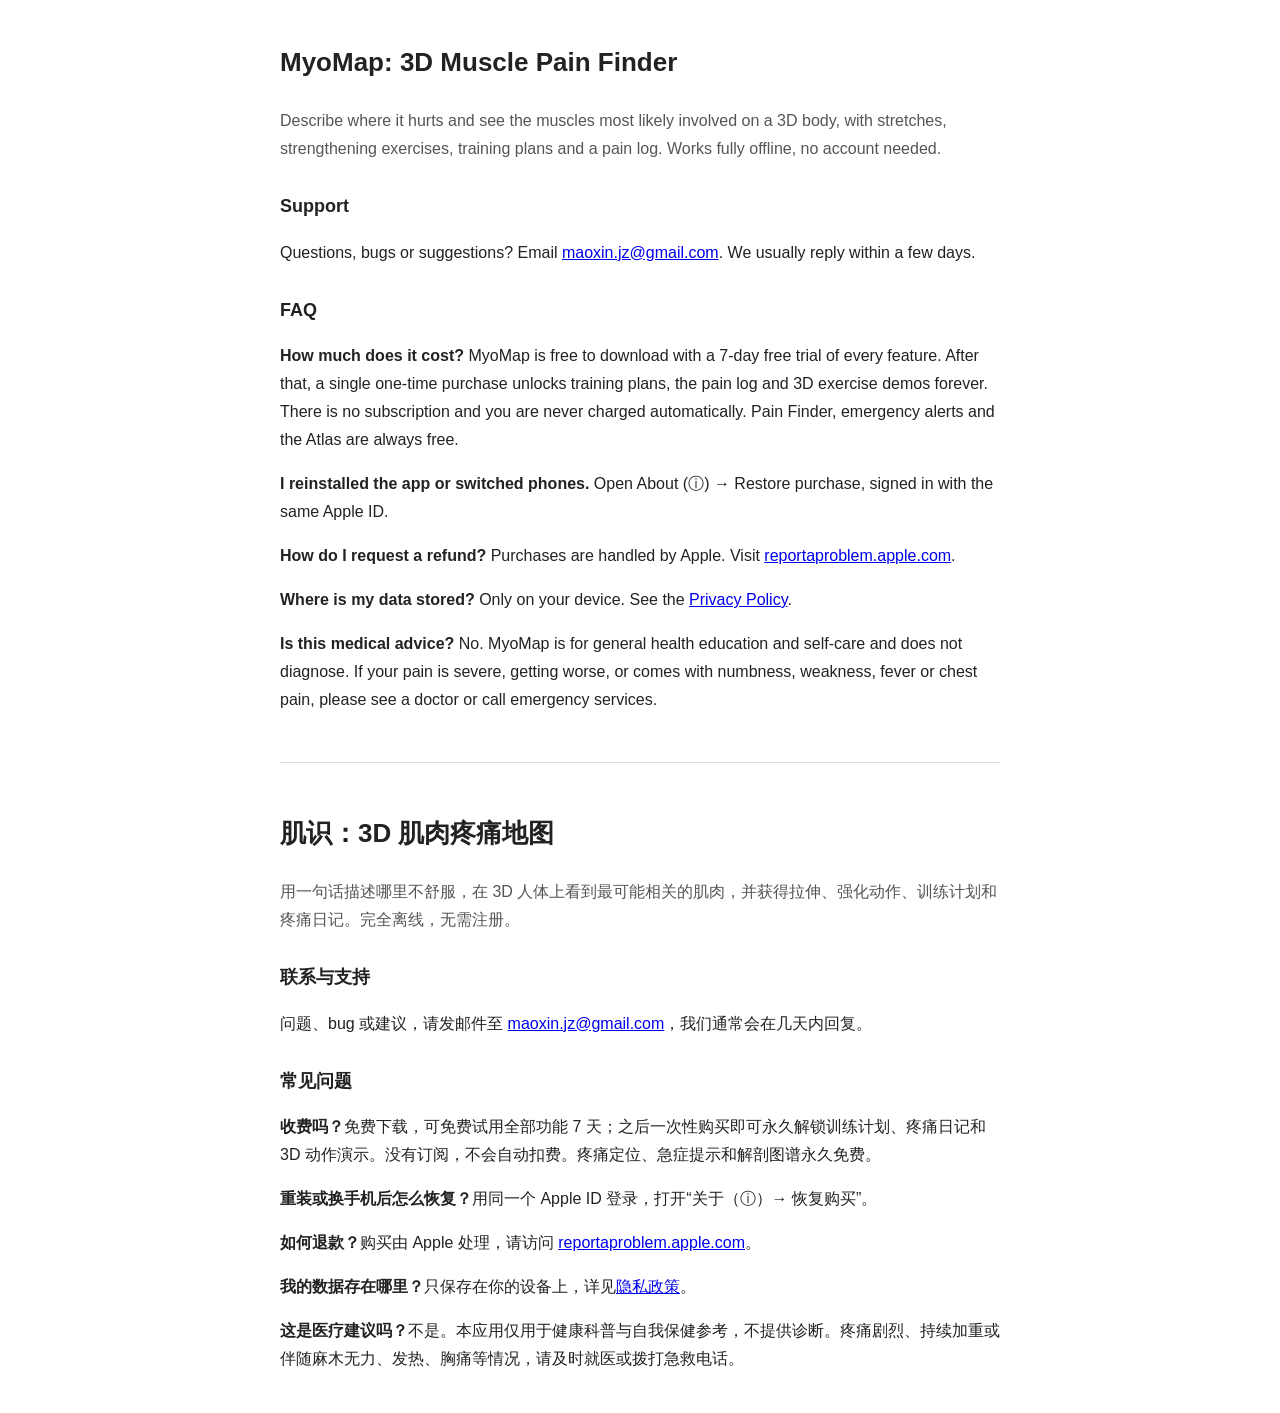
==== index.html @ 3a346573 "Add MyoMap support page and privacy policy Co-Authored-By: Claude Opus 5.5 (1M context) <noreply@ant" ====
<!doctype html>
<html lang="en">
<head>
  <meta charset="utf-8" />
  <meta name="viewport" content="width=device-width, initial-scale=1" />
  <title>MyoMap Support · 肌识支持</title>
  <style>
    body { max-width: 720px; margin: 40px auto; padding: 0 20px; font: 16px/1.75 -apple-system, "PingFang SC", "Microsoft YaHei", sans-serif; color: #222; }
    h1 { font-size: 26px; } h2 { font-size: 18px; margin-top: 28px; }
    hr { margin: 48px 0; border: 0; border-top: 1px solid #ddd; }
    .lead { color: #555; }
  </style>
</head>
<body>
  <section>
    <h1>MyoMap: 3D Muscle Pain Finder</h1>
    <p class="lead">Describe where it hurts and see the muscles most likely involved on a 3D body, with stretches, strengthening exercises, training plans and a pain log. Works fully offline, no account needed.</p>

    <h2>Support</h2>
    <p>Questions, bugs or suggestions? Email <a href="mailto:maoxin.jz@gmail.com">maoxin.jz@gmail.com</a>. We usually reply within a few days.</p>

    <h2>FAQ</h2>
    <p><b>How much does it cost?</b> MyoMap is free to download with a 7-day free trial of every feature. After that, a single one-time purchase unlocks training plans, the pain log and 3D exercise demos forever. There is no subscription and you are never charged automatically. Pain Finder, emergency alerts and the Atlas are always free.</p>
    <p><b>I reinstalled the app or switched phones.</b> Open About (ⓘ) → Restore purchase, signed in with the same Apple ID.</p>
    <p><b>How do I request a refund?</b> Purchases are handled by Apple. Visit <a href="https://reportaproblem.apple.com">reportaproblem.apple.com</a>.</p>
    <p><b>Where is my data stored?</b> Only on your device. See the <a href="privacy.html">Privacy Policy</a>.</p>
    <p><b>Is this medical advice?</b> No. MyoMap is for general health education and self-care and does not diagnose. If your pain is severe, getting worse, or comes with numbness, weakness, fever or chest pain, please see a doctor or call emergency services.</p>
  </section>

  <hr />

  <section lang="zh-CN">
    <h1>肌识：3D 肌肉疼痛地图</h1>
    <p class="lead">用一句话描述哪里不舒服，在 3D 人体上看到最可能相关的肌肉，并获得拉伸、强化动作、训练计划和疼痛日记。完全离线，无需注册。</p>

    <h2>联系与支持</h2>
    <p>问题、bug 或建议，请发邮件至 <a href="mailto:maoxin.jz@gmail.com">maoxin.jz@gmail.com</a>，我们通常会在几天内回复。</p>

    <h2>常见问题</h2>
    <p><b>收费吗？</b>免费下载，可免费试用全部功能 7 天；之后一次性购买即可永久解锁训练计划、疼痛日记和 3D 动作演示。没有订阅，不会自动扣费。疼痛定位、急症提示和解剖图谱永久免费。</p>
    <p><b>重装或换手机后怎么恢复？</b>用同一个 Apple ID 登录，打开“关于（ⓘ）→ 恢复购买”。</p>
    <p><b>如何退款？</b>购买由 Apple 处理，请访问 <a href="https://reportaproblem.apple.com">reportaproblem.apple.com</a>。</p>
    <p><b>我的数据存在哪里？</b>只保存在你的设备上，详见<a href="privacy.html#zh">隐私政策</a>。</p>
    <p><b>这是医疗建议吗？</b>不是。本应用仅用于健康科普与自我保健参考，不提供诊断。疼痛剧烈、持续加重或伴随麻木无力、发热、胸痛等情况，请及时就医或拨打急救电话。</p>
  </section>
</body>
</html>
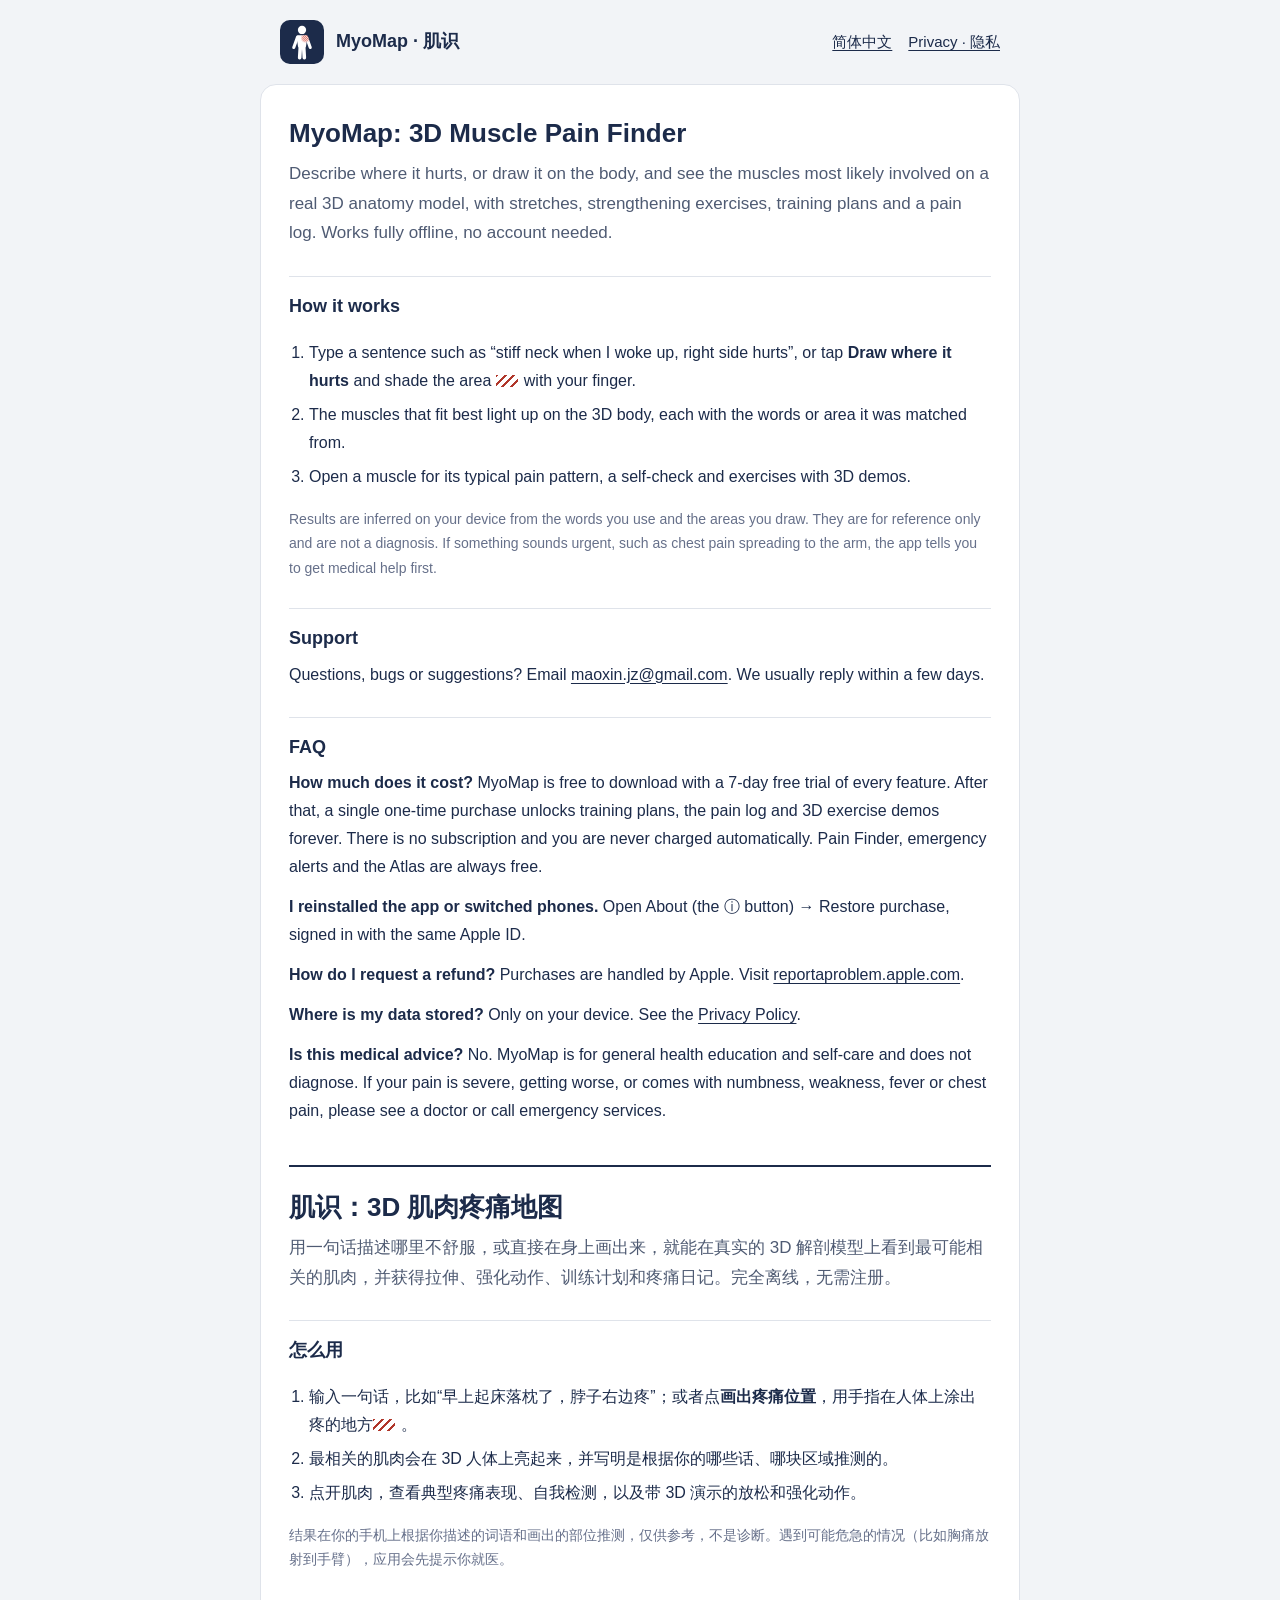
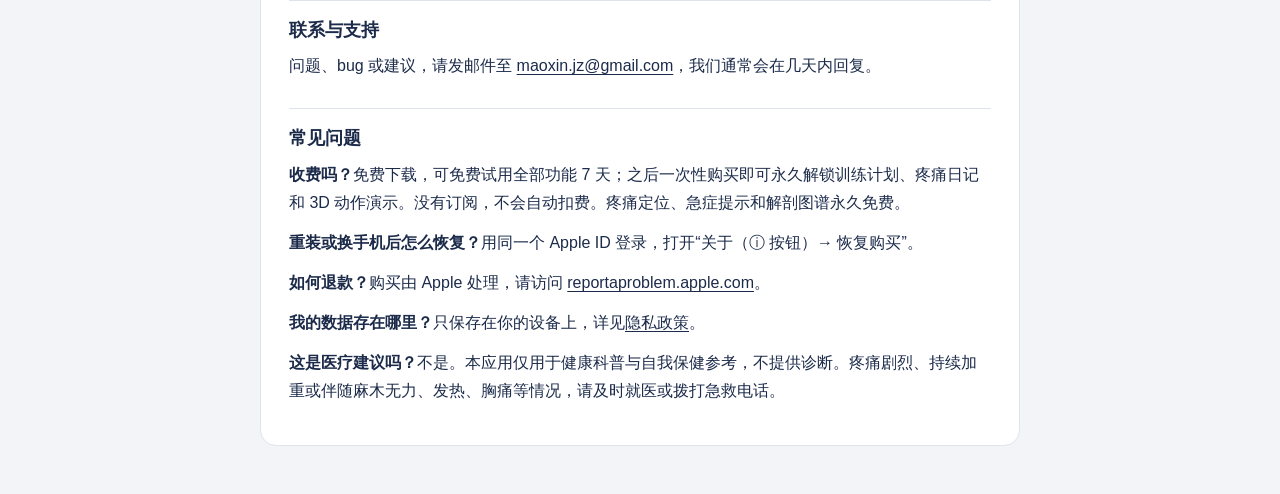
==== commit f0998bff: "Match the app's new look: icon, navy/paper styles, how-it-works and inference note; privacy lists st" ====
--- a/index.html
+++ b/index.html
@@ -4,44 +4,64 @@
   <meta charset="utf-8" />
   <meta name="viewport" content="width=device-width, initial-scale=1" />
   <title>MyoMap Support · 肌识支持</title>
-  <style>
-    body { max-width: 720px; margin: 40px auto; padding: 0 20px; font: 16px/1.75 -apple-system, "PingFang SC", "Microsoft YaHei", sans-serif; color: #222; }
-    h1 { font-size: 26px; } h2 { font-size: 18px; margin-top: 28px; }
-    hr { margin: 48px 0; border: 0; border-top: 1px solid #ddd; }
-    .lead { color: #555; }
-  </style>
+  <link rel="icon" href="icon.svg" type="image/svg+xml" />
+  <link rel="stylesheet" href="site.css" />
 </head>
 <body>
-  <section>
-    <h1>MyoMap: 3D Muscle Pain Finder</h1>
-    <p class="lead">Describe where it hurts and see the muscles most likely involved on a 3D body, with stretches, strengthening exercises, training plans and a pain log. Works fully offline, no account needed.</p>
+  <header class="top">
+    <img src="icon.svg" alt="" />
+    <b>MyoMap · 肌识</b>
+    <nav><a href="#zh">简体中文</a><a href="privacy.html">Privacy · 隐私</a></nav>
+  </header>
 
-    <h2>Support</h2>
-    <p>Questions, bugs or suggestions? Email <a href="mailto:maoxin.jz@gmail.com">maoxin.jz@gmail.com</a>. We usually reply within a few days.</p>
+  <main>
+    <section>
+      <h1>MyoMap: 3D Muscle Pain Finder</h1>
+      <p class="lead">Describe where it hurts, or draw it on the body, and see the muscles most likely involved on a real 3D anatomy model, with stretches, strengthening exercises, training plans and a pain log. Works fully offline, no account needed.</p>
 
-    <h2>FAQ</h2>
-    <p><b>How much does it cost?</b> MyoMap is free to download with a 7-day free trial of every feature. After that, a single one-time purchase unlocks training plans, the pain log and 3D exercise demos forever. There is no subscription and you are never charged automatically. Pain Finder, emergency alerts and the Atlas are always free.</p>
-    <p><b>I reinstalled the app or switched phones.</b> Open About (ⓘ) → Restore purchase, signed in with the same Apple ID.</p>
-    <p><b>How do I request a refund?</b> Purchases are handled by Apple. Visit <a href="https://reportaproblem.apple.com">reportaproblem.apple.com</a>.</p>
-    <p><b>Where is my data stored?</b> Only on your device. See the <a href="privacy.html">Privacy Policy</a>.</p>
-    <p><b>Is this medical advice?</b> No. MyoMap is for general health education and self-care and does not diagnose. If your pain is severe, getting worse, or comes with numbness, weakness, fever or chest pain, please see a doctor or call emergency services.</p>
-  </section>
+      <h2>How it works</h2>
+      <ol class="steps">
+        <li>Type a sentence such as “stiff neck when I woke up, right side hurts”, or tap <b>Draw where it hurts</b> and shade the area <span class="hatch"></span>with your finger.</li>
+        <li>The muscles that fit best light up on the 3D body, each with the words or area it was matched from.</li>
+        <li>Open a muscle for its typical pain pattern, a self-check and exercises with 3D demos.</li>
+      </ol>
+      <p class="note">Results are inferred on your device from the words you use and the areas you draw. They are for reference only and are not a diagnosis. If something sounds urgent, such as chest pain spreading to the arm, the app tells you to get medical help first.</p>
 
-  <hr />
+      <h2>Support</h2>
+      <p>Questions, bugs or suggestions? Email <a href="mailto:maoxin.jz@gmail.com">maoxin.jz@gmail.com</a>. We usually reply within a few days.</p>
 
-  <section lang="zh-CN">
-    <h1>肌识：3D 肌肉疼痛地图</h1>
-    <p class="lead">用一句话描述哪里不舒服，在 3D 人体上看到最可能相关的肌肉，并获得拉伸、强化动作、训练计划和疼痛日记。完全离线，无需注册。</p>
+      <h2>FAQ</h2>
+      <p><b>How much does it cost?</b> MyoMap is free to download with a 7-day free trial of every feature. After that, a single one-time purchase unlocks training plans, the pain log and 3D exercise demos forever. There is no subscription and you are never charged automatically. Pain Finder, emergency alerts and the Atlas are always free.</p>
+      <p><b>I reinstalled the app or switched phones.</b> Open About (the ⓘ button) → Restore purchase, signed in with the same Apple ID.</p>
+      <p><b>How do I request a refund?</b> Purchases are handled by Apple. Visit <a href="https://reportaproblem.apple.com">reportaproblem.apple.com</a>.</p>
+      <p><b>Where is my data stored?</b> Only on your device. See the <a href="privacy.html">Privacy Policy</a>.</p>
+      <p><b>Is this medical advice?</b> No. MyoMap is for general health education and self-care and does not diagnose. If your pain is severe, getting worse, or comes with numbness, weakness, fever or chest pain, please see a doctor or call emergency services.</p>
+    </section>
 
-    <h2>联系与支持</h2>
-    <p>问题、bug 或建议，请发邮件至 <a href="mailto:maoxin.jz@gmail.com">maoxin.jz@gmail.com</a>，我们通常会在几天内回复。</p>
+    <hr />
 
-    <h2>常见问题</h2>
-    <p><b>收费吗？</b>免费下载，可免费试用全部功能 7 天；之后一次性购买即可永久解锁训练计划、疼痛日记和 3D 动作演示。没有订阅，不会自动扣费。疼痛定位、急症提示和解剖图谱永久免费。</p>
-    <p><b>重装或换手机后怎么恢复？</b>用同一个 Apple ID 登录，打开“关于（ⓘ）→ 恢复购买”。</p>
-    <p><b>如何退款？</b>购买由 Apple 处理，请访问 <a href="https://reportaproblem.apple.com">reportaproblem.apple.com</a>。</p>
-    <p><b>我的数据存在哪里？</b>只保存在你的设备上，详见<a href="privacy.html#zh">隐私政策</a>。</p>
-    <p><b>这是医疗建议吗？</b>不是。本应用仅用于健康科普与自我保健参考，不提供诊断。疼痛剧烈、持续加重或伴随麻木无力、发热、胸痛等情况，请及时就医或拨打急救电话。</p>
-  </section>
+    <section id="zh" lang="zh-CN">
+      <h1>肌识：3D 肌肉疼痛地图</h1>
+      <p class="lead">用一句话描述哪里不舒服，或直接在身上画出来，就能在真实的 3D 解剖模型上看到最可能相关的肌肉，并获得拉伸、强化动作、训练计划和疼痛日记。完全离线，无需注册。</p>
+
+      <h2>怎么用</h2>
+      <ol class="steps">
+        <li>输入一句话，比如“早上起床落枕了，脖子右边疼”；或者点<b>画出疼痛位置</b>，用手指在人体上涂出疼的地方<span class="hatch"></span>。</li>
+        <li>最相关的肌肉会在 3D 人体上亮起来，并写明是根据你的哪些话、哪块区域推测的。</li>
+        <li>点开肌肉，查看典型疼痛表现、自我检测，以及带 3D 演示的放松和强化动作。</li>
+      </ol>
+      <p class="note">结果在你的手机上根据你描述的词语和画出的部位推测，仅供参考，不是诊断。遇到可能危急的情况（比如胸痛放射到手臂），应用会先提示你就医。</p>
+
+      <h2>联系与支持</h2>
+      <p>问题、bug 或建议，请发邮件至 <a href="mailto:maoxin.jz@gmail.com">maoxin.jz@gmail.com</a>，我们通常会在几天内回复。</p>
+
+      <h2>常见问题</h2>
+      <p><b>收费吗？</b>免费下载，可免费试用全部功能 7 天；之后一次性购买即可永久解锁训练计划、疼痛日记和 3D 动作演示。没有订阅，不会自动扣费。疼痛定位、急症提示和解剖图谱永久免费。</p>
+      <p><b>重装或换手机后怎么恢复？</b>用同一个 Apple ID 登录，打开“关于（ⓘ 按钮）→ 恢复购买”。</p>
+      <p><b>如何退款？</b>购买由 Apple 处理，请访问 <a href="https://reportaproblem.apple.com">reportaproblem.apple.com</a>。</p>
+      <p><b>我的数据存在哪里？</b>只保存在你的设备上，详见<a href="privacy.html#zh">隐私政策</a>。</p>
+      <p><b>这是医疗建议吗？</b>不是。本应用仅用于健康科普与自我保健参考，不提供诊断。疼痛剧烈、持续加重或伴随麻木无力、发热、胸痛等情况，请及时就医或拨打急救电话。</p>
+    </section>
+  </main>
 </body>
 </html>
--- a/site.css
+++ b/site.css
@@ -0,0 +1,21 @@
+/* 肌识 MyoMap 官网：与 App 同一套“疼痛画图表”视觉（白纸、藏青墨水、红色只用于疼痛） */
+:root { color-scheme: light dark; --ground: #f2f4f7; --paper: #fff; --ink: #1c2b4a; --ink-2: #4f5b73; --ink-3: #66708a; --rule: #dfe3ea; --pain: #b0362a; }
+@media (prefers-color-scheme: dark) { :root { --ground: #0e1420; --paper: #171f2d; --ink: #e7ebf3; --ink-2: #b3bccc; --ink-3: #939db0; --rule: #283244; --pain: #f2836f; } }
+* { box-sizing: border-box; }
+body { margin: 0; background: var(--ground); color: var(--ink); font: 16px/1.75 -apple-system, BlinkMacSystemFont, "PingFang SC", "Microsoft YaHei", sans-serif; }
+.top { display: flex; align-items: center; gap: 12px; flex-wrap: wrap; max-width: 760px; margin: 0 auto; padding: 20px; }
+.top img { width: 44px; height: 44px; }
+.top b { font-size: 18px; }
+.top nav { margin-left: auto; display: flex; gap: 16px; font-size: 15px; }
+main { max-width: 760px; margin: 0 auto 48px; padding: 8px 28px 28px; background: var(--paper); border: 1px solid var(--rule); border-radius: 16px; }
+h1 { font-size: 26px; line-height: 1.3; margin: 24px 0 8px; }
+h2 { font-size: 18px; margin: 28px 0 6px; padding-top: 14px; border-top: 1px solid var(--rule); }
+p { margin: 0 0 12px; }
+.lead { color: var(--ink-2); font-size: 17px; }
+.note { color: var(--ink-3); font-size: 14px; }
+a { color: var(--ink); text-underline-offset: 3px; }
+b { font-weight: 600; }
+hr { margin: 40px 0 0; border: 0; border-top: 2px solid var(--ink); }
+.steps { padding-left: 20px; } .steps li { margin-bottom: 6px; }
+.hatch { display: inline-block; width: 22px; height: 12px; margin-right: 6px; vertical-align: -1px; background: repeating-linear-gradient(135deg, var(--pain) 0 2px, transparent 2px 6px); }
+@media (max-width: 600px) { main { border-radius: 0; border-left: 0; border-right: 0; padding: 4px 20px 20px; } }
